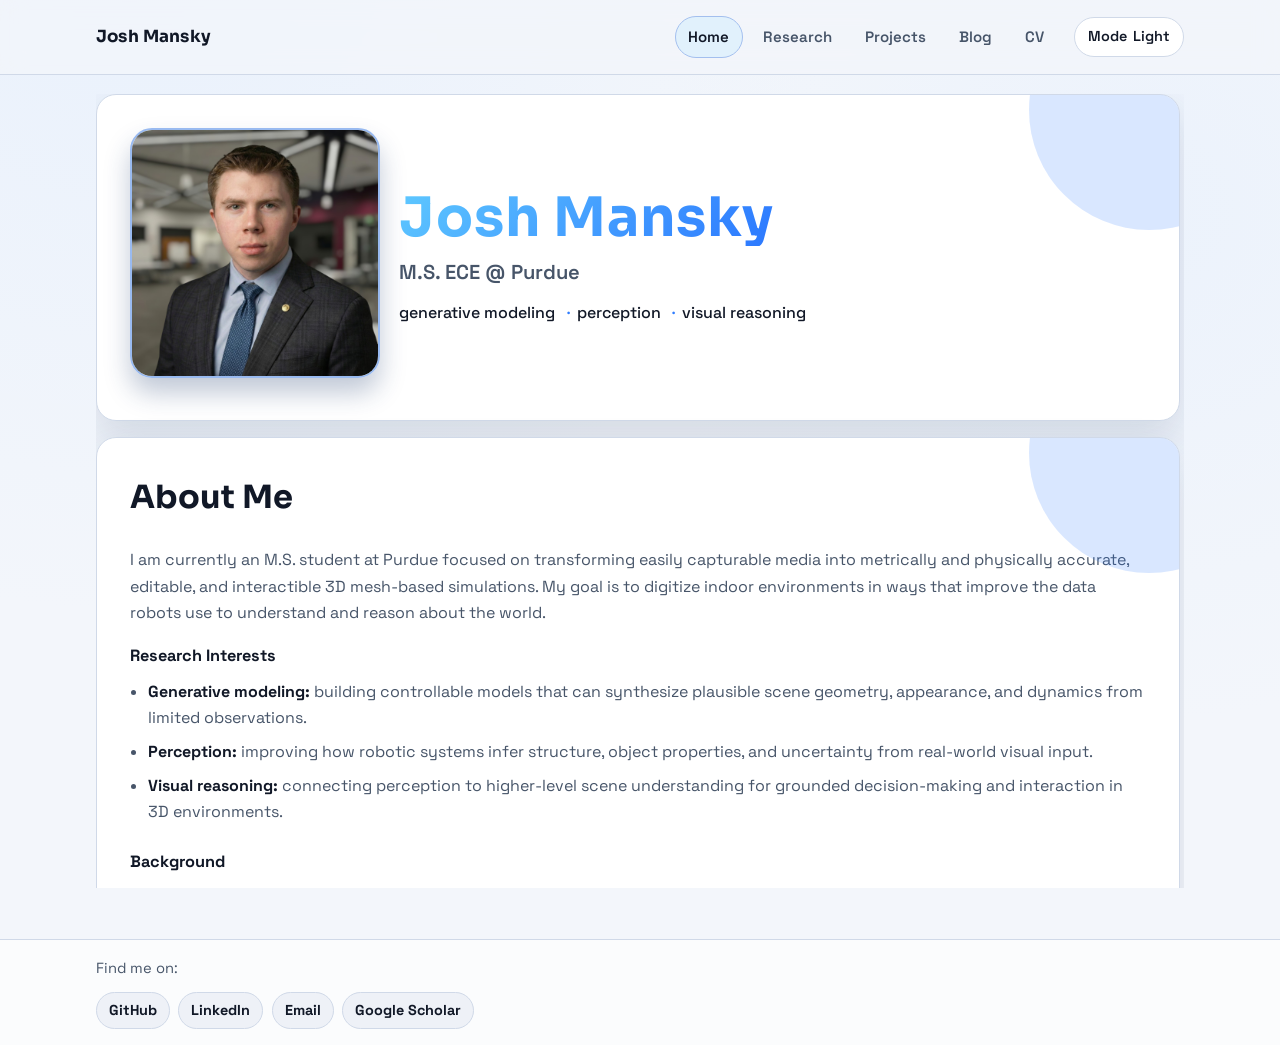
==== index.html @ b72efce4 "initial commit." ====
<!DOCTYPE html>
<html lang="en">
  <head>
    <meta charset="UTF-8" />
    <meta name="viewport" content="width=device-width, initial-scale=1.0" />
    <title>Josh Mansky | Home</title>
    <link rel="preconnect" href="https://fonts.googleapis.com" />
    <link rel="preconnect" href="https://fonts.gstatic.com" crossorigin />
    <link
      href="https://fonts.googleapis.com/css2?family=Sora:wght@500;600;700&family=Space+Grotesk:wght@400;500;600;700&display=swap"
      rel="stylesheet"
    />
    <link rel="stylesheet" href="styles.css" />
  </head>
  <body data-page="home">
    <header class="site-header">
      <div class="nav-inner">
        <a class="brand" href="index.html">Josh Mansky</a>
        <button class="menu-toggle" type="button" data-menu-toggle>Menu</button>
        <nav class="site-nav" data-nav-links>
          <a href="index.html" data-page-link="home">Home</a>
          <a href="research.html" data-page-link="research">Research</a>
          <a href="projects.html" data-page-link="projects">Projects</a>
          <a href="blog.html" data-page-link="blog">Blog</a>
          <a href="cv.html" data-page-link="cv">CV</a>
        </nav>
        <button class="theme-toggle" type="button" data-theme-toggle>
          <span data-theme-icon>Mode</span>
          <span data-theme-label>Light</span>
        </button>
      </div>
    </header>

    <main class="page">
      <div class="home-gallery">
        <section class="panel hero-panel">
          <figure class="headshot-wrap">
            <img src="headshot.jpg" alt="Headshot of Josh Mansky" />
          </figure>
          <div class="hero-copy">
            <h1 class="gradient-text">Josh Mansky</h1>
            <p class="subtitle">M.S. ECE @ Purdue</p>
            <div class="dot-list" aria-label="Core interests">
              <span>generative modeling</span>
              <span>perception</span>
              <span>visual reasoning</span>
            </div>
          </div>
        </section>

        <section class="panel stack">
          <h2 class="section-title">About Me</h2>

          <div class="content-block">
            <p>
              I am currently an M.S. student at Purdue focused on transforming easily capturable media into metrically
              and physically accurate, editable, and interactible 3D mesh-based simulations. My goal is to digitize
              indoor environments in ways that improve the data robots use to understand and reason about the world.
            </p>
          </div>

          <div class="content-block">
            <h3>Research Interests</h3>
            <ul class="interest-list">
              <li>
                <strong>Generative modeling:</strong> building controllable models that can synthesize plausible scene
                geometry, appearance, and dynamics from limited observations.
              </li>
              <li>
                <strong>Perception:</strong> improving how robotic systems infer structure, object properties, and
                uncertainty from real-world visual input.
              </li>
              <li>
                <strong>Visual reasoning:</strong> connecting perception to higher-level scene understanding for
                grounded decision-making and interaction in 3D environments.
              </li>
            </ul>
          </div>

          <div class="content-block">
            <h3>Background</h3>
            <p>
              I previously earned my B.S. in Computer Engineering at Purdue, where I worked in the VAA and VIPER
              labs. I am currently the Co-Founder of UpLiv Technologies.
            </p>
          </div>

          <div class="content-block">
            <h3>Beyond Work</h3>
            <p>
              Outside of work, I enjoy hockey, golf, and soccer, competing in powerlifting competitions, and playing
              the piano.
            </p>
          </div>

          <div class="content-block">
            <h3>Connect</h3>
            <div class="social-links">
              <a href="https://github.com/joshmansky" target="_blank" rel="noopener noreferrer">GitHub</a>
              <a href="https://www.linkedin.com/in/joshmansky" target="_blank" rel="noopener noreferrer">LinkedIn</a>
              <a href="mailto:jmansky@purdue.edu">Email</a>
              <a href="https://scholar.google.com/scholar?q=Josh+Mansky" target="_blank" rel="noopener noreferrer"
                >Google Scholar</a
              >
            </div>
          </div>
        </section>

        <section class="panel stack">
          <h2 class="section-title">Research</h2>
          <article class="research-card">
            <p><strong>WACV26_Paper</strong></p>
            <p class="authors">
              Authors: <span class="author-highlight">Josh Mansky</span>, collaborators
            </p>
            <span class="status-tag">Status: WACV 2026</span>
            <div class="card-actions">
              <a class="btn btn-primary" href="WACV26_Pub/WACV26_paper.pdf" target="_blank" rel="noopener noreferrer"
                >Paper</a
              >
              <a class="btn btn-secondary" href="research.html">Research Page</a>
            </div>
          </article>
        </section>

        <section class="panel stack">
          <h2 class="section-title">Projects</h2>
          <div class="card-grid">
            <article class="project-card">
              <h3>Drone Delivery</h3>
              <p>Autonomy and navigation stack work for delivery-style robotic flight tasks.</p>
              <div class="card-actions">
                <a class="btn btn-primary" href="projects/drone-delivery.html">View Media</a>
                <a
                  class="btn btn-secondary"
                  href="https://github.com/joshmansky/Drone_Delivery"
                  target="_blank"
                  rel="noopener noreferrer"
                  >GitHub</a
                >
              </div>
            </article>

            <article class="project-card">
              <h3>Boiler Robotics</h3>
              <p>Hands-on robotic platform design, controls, and hardware integration.</p>
              <div class="card-actions">
                <a class="btn btn-primary" href="projects/boiler-robotics.html">View Media</a>
                <a
                  class="btn btn-secondary"
                  href="https://github.com/joshmansky/Boiler_Robotics"
                  target="_blank"
                  rel="noopener noreferrer"
                  >GitHub</a
                >
              </div>
            </article>

            <article class="project-card">
              <h3>Notebook for Agents</h3>
              <p>Agent-focused tooling and workflow experiments for notebook-style environments.</p>
              <div class="card-actions">
                <a class="btn btn-primary" href="projects/notebook-for-agents.html">View Media</a>
                <a
                  class="btn btn-secondary"
                  href="https://github.com/joshmansky/Notebook_for_Agents"
                  target="_blank"
                  rel="noopener noreferrer"
                  >GitHub</a
                >
              </div>
            </article>

            <article class="project-card">
              <h3>MaterialPalette Reimplementation</h3>
              <p>Reimplementation and analysis of MaterialPalette methods and results.</p>
              <div class="card-actions">
                <a class="btn btn-primary" href="projects/materialpalette-reimplementation.html">View Media</a>
                <a
                  class="btn btn-secondary"
                  href="https://github.com/joshmansky/MaterialPalette_Reimplementation"
                  target="_blank"
                  rel="noopener noreferrer"
                  >GitHub</a
                >
              </div>
            </article>

            <article class="project-card">
              <h3>DETR Reimplementation</h3>
              <p>A practical DETR reproduction with implementation notes and evaluation takeaways.</p>
              <div class="card-actions">
                <a class="btn btn-primary" href="projects/detr-reimplementation.html">View Media</a>
                <a
                  class="btn btn-secondary"
                  href="https://github.com/joshmansky/DETR_Reimplementation"
                  target="_blank"
                  rel="noopener noreferrer"
                  >GitHub</a
                >
              </div>
            </article>
          </div>
        </section>
      </div>
    </main>

    <footer class="site-footer">
      <div class="footer-inner">
        <p>Find me on:</p>
        <div class="social-links">
          <a href="https://github.com/joshmansky" target="_blank" rel="noopener noreferrer">GitHub</a>
          <a href="https://www.linkedin.com/in/joshmansky" target="_blank" rel="noopener noreferrer">LinkedIn</a>
          <a href="mailto:jmansky@purdue.edu">Email</a>
          <a href="https://scholar.google.com/scholar?q=Josh+Mansky" target="_blank" rel="noopener noreferrer"
            >Google Scholar</a
          >
        </div>
      </div>
    </footer>

    <script src="site.js"></script>
  </body>
</html>
---- styles.css ----
:root {
  --bg: #f3f6fb;
  --bg-glow: #dbeafe;
  --surface: #ffffff;
  --surface-soft: #e9edf5;
  --text: #111827;
  --text-muted: #475569;
  --border: #d0d9e8;
  --shadow: 0 18px 40px rgba(32, 57, 89, 0.14);
  --accent-1: #5ec8ff;
  --accent-2: #2f7dff;
  --accent-3: #1d4ed8;
  --accent-gradient: linear-gradient(135deg, var(--accent-1), var(--accent-2), var(--accent-3));
  --max-width: 1120px;
  --radius: 20px;
  --nav-height: 74px;
}

:root[data-theme='dark'] {
  --bg: #1f242c;
  --bg-glow: #1d3557;
  --surface: #2b313b;
  --surface-soft: #343c48;
  --text: #e5ecf8;
  --text-muted: #b6c3da;
  --border: #49576d;
  --shadow: 0 20px 44px rgba(5, 8, 13, 0.42);
  --accent-1: #66d2ff;
  --accent-2: #3a87ff;
  --accent-3: #2563eb;
}

* {
  box-sizing: border-box;
}

html,
body {
  margin: 0;
  padding: 0;
}

body {
  min-height: 100vh;
  font-family: 'Space Grotesk', 'Avenir Next', 'Segoe UI', sans-serif;
  color: var(--text);
  background:
    radial-gradient(circle at 10% -10%, color-mix(in srgb, var(--bg-glow) 44%, transparent), transparent 44%),
    radial-gradient(circle at 90% 20%, color-mix(in srgb, var(--bg-glow) 30%, transparent), transparent 36%),
    var(--bg);
  line-height: 1.65;
  transition: background-color 0.35s ease, color 0.35s ease;
}

a {
  color: inherit;
}

.site-header {
  position: sticky;
  top: 0;
  z-index: 40;
  border-bottom: 1px solid var(--border);
  background: color-mix(in srgb, var(--bg) 80%, transparent);
  backdrop-filter: blur(12px);
}

.nav-inner {
  max-width: var(--max-width);
  min-height: var(--nav-height);
  margin: 0 auto;
  padding: 0 1rem;
  display: flex;
  align-items: center;
  gap: 1rem;
}

.brand {
  font-family: 'Sora', 'Space Grotesk', sans-serif;
  font-weight: 700;
  font-size: 1.05rem;
  text-decoration: none;
  letter-spacing: 0.01em;
}

.site-nav {
  margin-left: auto;
  display: flex;
  align-items: center;
  gap: 0.35rem;
}

.site-nav a {
  padding: 0.5rem 0.8rem;
  border-radius: 999px;
  text-decoration: none;
  color: var(--text-muted);
  font-weight: 600;
  font-size: 0.94rem;
  border: 1px solid transparent;
  transition: all 0.2s ease;
}

.site-nav a:hover,
.site-nav a.active {
  color: var(--text);
  border-color: color-mix(in srgb, var(--accent-2) 28%, var(--border));
  background: color-mix(in srgb, var(--accent-1) 12%, transparent);
}

.menu-toggle,
.theme-toggle {
  border: 1px solid var(--border);
  background: var(--surface);
  color: var(--text);
  border-radius: 999px;
  padding: 0.45rem 0.8rem;
  font: inherit;
  font-size: 0.9rem;
  font-weight: 600;
  cursor: pointer;
  transition: transform 0.2s ease, background-color 0.2s ease;
}

.menu-toggle {
  display: none;
}

.theme-toggle {
  display: inline-flex;
  align-items: center;
  gap: 0.4rem;
}

.theme-toggle:hover,
.menu-toggle:hover {
  transform: translateY(-1px);
  background: color-mix(in srgb, var(--accent-1) 12%, var(--surface));
}

.page {
  max-width: var(--max-width);
  margin: 0 auto;
  padding: 1.2rem 1rem 2.2rem;
}

.page-head {
  margin: 0 0 1.2rem;
  padding: 1.4rem;
  background: var(--surface);
  border: 1px solid var(--border);
  border-radius: var(--radius);
  box-shadow: var(--shadow);
}

.page-head h1 {
  margin: 0;
  font-family: 'Sora', 'Space Grotesk', sans-serif;
  font-size: clamp(1.7rem, 3.4vw, 2.5rem);
}

.page-head p {
  margin: 0.6rem 0 0;
  color: var(--text-muted);
}

.home-gallery {
  display: grid;
  gap: 1rem;
  max-height: calc(100vh - var(--nav-height) - 2rem);
  overflow-y: auto;
  padding-right: 0.25rem;
  scroll-snap-type: y proximity;
}

.home-gallery .panel {
  scroll-snap-align: start;
}

.panel {
  background: var(--surface);
  border: 1px solid var(--border);
  border-radius: var(--radius);
  box-shadow: var(--shadow);
  padding: clamp(1.1rem, 2.6vw, 2.2rem);
  position: relative;
  overflow: hidden;
  opacity: 0;
  transform: translateY(18px);
  animation: reveal 0.65s ease forwards;
}

.panel::before {
  content: '';
  position: absolute;
  width: 240px;
  height: 240px;
  right: -90px;
  top: -105px;
  border-radius: 50%;
  background: color-mix(in srgb, var(--accent-2) 18%, transparent);
  pointer-events: none;
}

.panel:nth-child(2) {
  animation-delay: 0.08s;
}

.panel:nth-child(3) {
  animation-delay: 0.16s;
}

.panel:nth-child(4) {
  animation-delay: 0.24s;
}

.hero-panel {
  display: grid;
  grid-template-columns: minmax(120px, 250px) 1fr;
  gap: 1.2rem;
  align-items: center;
}

.headshot-wrap {
  margin: 0;
  width: 100%;
  max-width: 250px;
}

.headshot-wrap img {
  width: 100%;
  aspect-ratio: 1 / 1;
  object-fit: cover;
  border-radius: 22px;
  border: 2px solid color-mix(in srgb, var(--accent-2) 34%, var(--border));
  box-shadow: 0 15px 26px rgba(31, 61, 110, 0.28);
}

.hero-copy h1 {
  margin: 0;
  font-size: clamp(2rem, 6vw, 3.4rem);
  line-height: 1.05;
  font-family: 'Sora', 'Space Grotesk', sans-serif;
  letter-spacing: 0.02em;
}

.gradient-text {
  background-image: var(--accent-gradient);
  -webkit-background-clip: text;
  background-clip: text;
  color: transparent;
}

.hero-copy .subtitle {
  margin: 0.6rem 0 0;
  color: var(--text-muted);
  font-size: clamp(1.03rem, 2vw, 1.26rem);
  font-weight: 600;
}

.dot-list {
  margin: 0.7rem 0 0;
  display: flex;
  gap: 0.45rem;
  align-items: center;
  flex-wrap: wrap;
  color: var(--text);
  font-weight: 500;
}

.dot-list span:not(:last-child)::after {
  content: ' \00b7';
  margin-left: 0.45rem;
  color: var(--accent-2);
}

.section-title {
  margin: 0;
  font-family: 'Sora', 'Space Grotesk', sans-serif;
  font-size: clamp(1.4rem, 3vw, 2rem);
}

.stack {
  display: grid;
  gap: 1rem;
}

.content-block h3 {
  margin: 0;
  font-size: 1.02rem;
  color: var(--text);
}

.content-block p {
  margin: 0.45rem 0 0;
  color: var(--text-muted);
}

.interest-list {
  margin: 0.6rem 0 0;
  padding-left: 1.1rem;
  color: var(--text-muted);
}

.interest-list li {
  margin-bottom: 0.45rem;
}

.interest-list strong {
  color: var(--text);
}

.card-grid {
  margin-top: 1rem;
  display: grid;
  grid-template-columns: repeat(auto-fit, minmax(220px, 1fr));
  gap: 0.85rem;
}

.research-card,
.project-card,
.media-card,
.blog-card,
.cv-card {
  border: 1px solid var(--border);
  border-radius: 16px;
  background: color-mix(in srgb, var(--surface) 86%, var(--surface-soft));
  padding: 1rem;
  display: grid;
  gap: 0.62rem;
}

.research-card strong,
.project-card h3,
.media-card h3,
.blog-card h3,
.cv-card h3 {
  margin: 0;
}

.research-card p,
.project-card p,
.media-card p,
.blog-card p,
.cv-card p {
  margin: 0;
  color: var(--text-muted);
  font-size: 0.95rem;
}

.authors {
  font-size: 0.94rem;
  color: var(--text-muted);
}

.author-highlight {
  color: var(--accent-2);
  font-weight: 700;
}

.status-tag {
  display: inline-flex;
  width: fit-content;
  align-items: center;
  border-radius: 999px;
  border: 1px solid color-mix(in srgb, var(--accent-2) 28%, var(--border));
  background: color-mix(in srgb, var(--accent-1) 12%, transparent);
  color: var(--text);
  font-size: 0.83rem;
  font-weight: 700;
  padding: 0.2rem 0.65rem;
}

.card-actions {
  display: flex;
  flex-wrap: wrap;
  gap: 0.55rem;
  margin-top: 0.25rem;
}

.btn {
  text-decoration: none;
  display: inline-flex;
  align-items: center;
  justify-content: center;
  border-radius: 12px;
  border: 1px solid transparent;
  padding: 0.48rem 0.8rem;
  font-size: 0.9rem;
  font-weight: 700;
  transition: transform 0.18s ease, filter 0.18s ease;
}

.btn:hover {
  transform: translateY(-1px);
  filter: saturate(1.1);
}

.btn-primary {
  color: #fff;
  background: var(--accent-gradient);
}

.btn-secondary {
  color: var(--text);
  border-color: var(--border);
  background: color-mix(in srgb, var(--surface-soft) 72%, transparent);
}

.media-wrap {
  border-radius: 16px;
  overflow: hidden;
  border: 1px solid var(--border);
  background: #101827;
}

.media-wrap img,
.media-wrap video,
.media-wrap iframe {
  width: 100%;
  display: block;
}

.media-wrap iframe {
  min-height: 460px;
}

.social-links {
  display: flex;
  flex-wrap: wrap;
  gap: 0.55rem;
}

.social-links a {
  text-decoration: none;
  border-radius: 999px;
  border: 1px solid var(--border);
  padding: 0.36rem 0.74rem;
  color: var(--text);
  font-size: 0.9rem;
  font-weight: 700;
  background: color-mix(in srgb, var(--surface-soft) 70%, transparent);
}

.social-links a:hover {
  border-color: color-mix(in srgb, var(--accent-2) 40%, var(--border));
}

.site-footer {
  margin-top: 1rem;
  border-top: 1px solid var(--border);
  background: color-mix(in srgb, var(--surface) 68%, transparent);
}

.footer-inner {
  max-width: var(--max-width);
  margin: 0 auto;
  padding: 1rem;
  display: grid;
  gap: 0.7rem;
}

.footer-inner p {
  margin: 0;
  color: var(--text-muted);
  font-size: 0.92rem;
}

@keyframes reveal {
  to {
    opacity: 1;
    transform: translateY(0);
  }
}

@media (max-width: 930px) {
  .menu-toggle {
    display: inline-flex;
    margin-left: auto;
  }

  .site-nav {
    position: absolute;
    left: 1rem;
    right: 1rem;
    top: calc(100% + 0.45rem);
    background: var(--surface);
    border-radius: 18px;
    border: 1px solid var(--border);
    box-shadow: var(--shadow);
    padding: 0.45rem;
    display: none;
    gap: 0.2rem;
    flex-wrap: wrap;
  }

  body.nav-open .site-nav {
    display: flex;
  }

  .theme-toggle {
    margin-left: 0;
  }

  .hero-panel {
    grid-template-columns: 1fr;
  }

  .headshot-wrap {
    max-width: 180px;
  }

  .home-gallery {
    max-height: none;
    overflow: visible;
    padding-right: 0;
    scroll-snap-type: none;
  }
}

@media (max-width: 640px) {
  .panel,
  .page-head {
    border-radius: 16px;
  }

  .dot-list {
    gap: 0.3rem;
    font-size: 0.95rem;
  }

  .media-wrap iframe {
    min-height: 360px;
  }
}
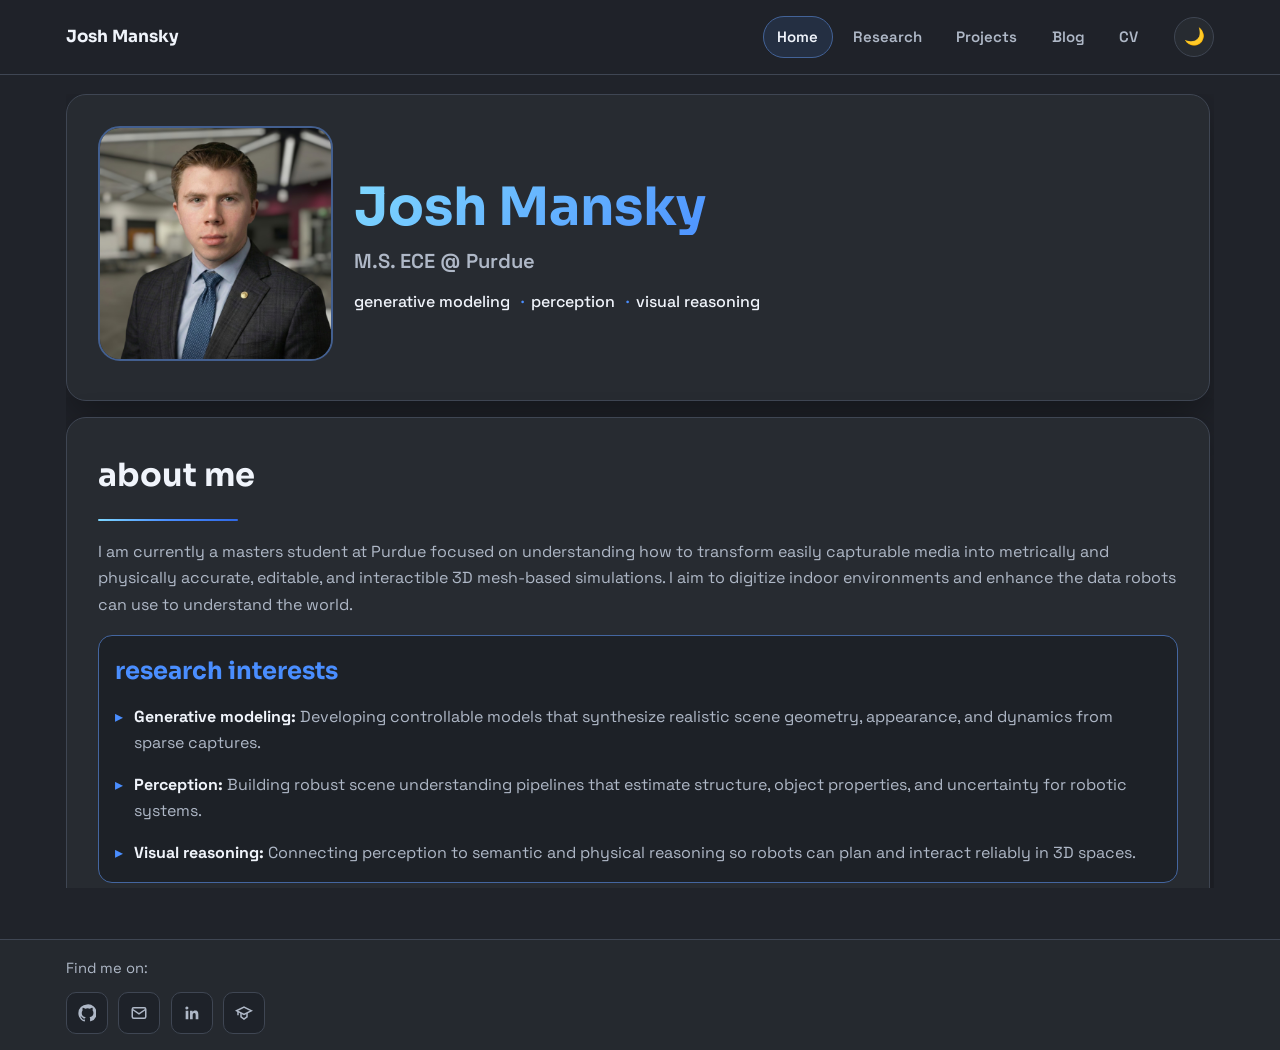
==== commit 6ee5169d: "Enhanced look of website." ====
--- a/index.html
+++ b/index.html
@@ -24,9 +24,8 @@
           <a href="blog.html" data-page-link="blog">Blog</a>
           <a href="cv.html" data-page-link="cv">CV</a>
         </nav>
-        <button class="theme-toggle" type="button" data-theme-toggle>
-          <span data-theme-icon>Mode</span>
-          <span data-theme-label>Light</span>
+        <button class="theme-toggle" type="button" data-theme-toggle aria-label="Toggle color mode">
+          <span data-theme-icon aria-hidden="true">🌙</span>
         </button>
       </div>
     </header>
@@ -48,156 +47,291 @@
           </div>
         </section>
 
-        <section class="panel stack">
-          <h2 class="section-title">About Me</h2>
-
-          <div class="content-block">
-            <p>
-              I am currently an M.S. student at Purdue focused on transforming easily capturable media into metrically
-              and physically accurate, editable, and interactible 3D mesh-based simulations. My goal is to digitize
-              indoor environments in ways that improve the data robots use to understand and reason about the world.
-            </p>
-          </div>
-
-          <div class="content-block">
-            <h3>Research Interests</h3>
+        <section class="panel stack about-panel">
+          <h2 class="section-title">about me</h2>
+          <div class="accent-rule" aria-hidden="true"></div>
+
+          <p>
+            I am currently a masters student at Purdue focused on understanding how to transform easily capturable
+            media into metrically and physically accurate, editable, and interactible 3D mesh-based simulations.
+            I aim to digitize indoor environments and enhance the data robots can use to understand the world.
+          </p>
+
+          <section class="interest-box">
+            <h3>research interests</h3>
             <ul class="interest-list">
               <li>
-                <strong>Generative modeling:</strong> building controllable models that can synthesize plausible scene
-                geometry, appearance, and dynamics from limited observations.
+                <strong>Generative modeling:</strong> Developing controllable models that synthesize realistic scene
+                geometry, appearance, and dynamics from sparse captures.
               </li>
               <li>
-                <strong>Perception:</strong> improving how robotic systems infer structure, object properties, and
-                uncertainty from real-world visual input.
+                <strong>Perception:</strong> Building robust scene understanding pipelines that estimate structure,
+                object properties, and uncertainty for robotic systems.
               </li>
               <li>
-                <strong>Visual reasoning:</strong> connecting perception to higher-level scene understanding for
-                grounded decision-making and interaction in 3D environments.
+                <strong>Visual reasoning:</strong> Connecting perception to semantic and physical reasoning so robots
+                can plan and interact reliably in 3D spaces.
               </li>
             </ul>
-          </div>
-
-          <div class="content-block">
-            <h3>Background</h3>
-            <p>
-              I previously earned my B.S. in Computer Engineering at Purdue, where I worked in the VAA and VIPER
-              labs. I am currently the Co-Founder of UpLiv Technologies.
-            </p>
-          </div>
-
-          <div class="content-block">
-            <h3>Beyond Work</h3>
-            <p>
-              Outside of work, I enjoy hockey, golf, and soccer, competing in powerlifting competitions, and playing
-              the piano.
-            </p>
-          </div>
-
-          <div class="content-block">
-            <h3>Connect</h3>
-            <div class="social-links">
-              <a href="https://github.com/joshmansky" target="_blank" rel="noopener noreferrer">GitHub</a>
-              <a href="https://www.linkedin.com/in/joshmansky" target="_blank" rel="noopener noreferrer">LinkedIn</a>
-              <a href="mailto:jmansky@purdue.edu">Email</a>
-              <a href="https://scholar.google.com/scholar?q=Josh+Mansky" target="_blank" rel="noopener noreferrer"
-                >Google Scholar</a
-              >
-            </div>
+          </section>
+
+          <p>
+            <strong>Background:</strong> I previously got my B.S. in Computer Engineering at Purdue and worked in the
+            VAA and VIPER labs. I currently am the Co-Founder of UpLiv Technologies.
+          </p>
+
+          <p>
+            <strong>Beyond Work:</strong> Outside of work, I enjoy playing hockey, golf, and soccer, competing in
+            powerlifting competitions, and playing the piano.
+          </p>
+
+          <div class="social-links" aria-label="Social media links">
+            <a
+              class="icon-link"
+              href="https://github.com/joshmansky"
+              target="_blank"
+              rel="noopener noreferrer"
+              aria-label="GitHub"
+              title="GitHub"
+            >
+              <svg viewBox="0 0 24 24" fill="currentColor" aria-hidden="true">
+                <path
+                  d="M12 .5A11.5 11.5 0 0 0 .5 12.3c0 5.2 3.3 9.6 7.9 11.1.6.1.8-.3.8-.6v-2.1c-3.2.7-3.9-1.4-3.9-1.4-.5-1.4-1.3-1.8-1.3-1.8-1.1-.8.1-.8.1-.8 1.2.1 1.8 1.2 1.8 1.2 1.1 1.9 2.9 1.4 3.6 1.1.1-.8.4-1.4.8-1.7-2.6-.3-5.3-1.3-5.3-5.8 0-1.3.5-2.4 1.2-3.3-.1-.3-.5-1.5.1-3.2 0 0 1-.3 3.4 1.2a11.3 11.3 0 0 1 6.2 0c2.3-1.6 3.4-1.2 3.4-1.2.7 1.7.2 2.9.1 3.2.8.9 1.2 2 1.2 3.3 0 4.5-2.7 5.5-5.3 5.8.4.4.8 1 .8 2.1v3.1c0 .3.2.8.8.6a11.5 11.5 0 0 0 7.9-11.1A11.5 11.5 0 0 0 12 .5z"
+                />
+              </svg>
+              <span class="sr-only">GitHub</span>
+            </a>
+            <a
+              class="icon-link"
+              href="mailto:jmansky@purdue.edu"
+              aria-label="Email"
+              title="Email"
+            >
+              <svg viewBox="0 0 24 24" fill="none" stroke="currentColor" stroke-width="2" aria-hidden="true">
+                <rect x="3" y="5" width="18" height="14" rx="2"></rect>
+                <path d="m3 7 9 6 9-6"></path>
+              </svg>
+              <span class="sr-only">Email</span>
+            </a>
+            <a
+              class="icon-link"
+              href="https://www.linkedin.com/in/joshmansky"
+              target="_blank"
+              rel="noopener noreferrer"
+              aria-label="LinkedIn"
+              title="LinkedIn"
+            >
+              <svg viewBox="0 0 24 24" fill="currentColor" aria-hidden="true">
+                <path
+                  d="M20.45 20.45h-3.56v-5.57c0-1.33-.03-3.03-1.84-3.03-1.85 0-2.13 1.45-2.13 2.94v5.66H9.36V9h3.42v1.56h.05c.48-.9 1.64-1.85 3.37-1.85 3.6 0 4.26 2.37 4.26 5.46v6.28zM5.34 7.43A2.07 2.07 0 1 1 5.33 3.3a2.07 2.07 0 0 1 .01 4.13zM7.12 20.45H3.55V9h3.57v11.45z"
+                />
+              </svg>
+              <span class="sr-only">LinkedIn</span>
+            </a>
+            <a
+              class="icon-link"
+              href="https://scholar.google.com/scholar?q=Josh+Mansky"
+              target="_blank"
+              rel="noopener noreferrer"
+              aria-label="Google Scholar"
+              title="Google Scholar"
+            >
+              <svg viewBox="0 0 24 24" fill="none" stroke="currentColor" stroke-width="2" aria-hidden="true">
+                <path d="m2 9 10-5 10 5-10 5-10-5z"></path>
+                <path d="M4 10v5"></path>
+                <path d="M8 12.1V17l4 3 4-3v-4.9"></path>
+              </svg>
+              <span class="sr-only">Google Scholar</span>
+            </a>
           </div>
         </section>
 
         <section class="panel stack">
           <h2 class="section-title">Research</h2>
-          <article class="research-card">
-            <p><strong>WACV26_Paper</strong></p>
-            <p class="authors">
-              Authors: <span class="author-highlight">Josh Mansky</span>, collaborators
-            </p>
-            <span class="status-tag">Status: WACV 2026</span>
-            <div class="card-actions">
-              <a class="btn btn-primary" href="WACV26_Pub/WACV26_paper.pdf" target="_blank" rel="noopener noreferrer"
-                >Paper</a
-              >
-              <a class="btn btn-secondary" href="research.html">Research Page</a>
-            </div>
-          </article>
+          <div class="feature-list">
+            <article class="feature-card">
+              <div class="feature-thumb">
+                <img src="WACV26_Pub/thumbnail.png" alt="WACV26 paper thumbnail" />
+              </div>
+              <div class="feature-content">
+                <h3><strong>WACV26_Paper</strong></h3>
+                <p class="authors">
+                  Medhashree Parhy · Shaan Chanchani · Claire Kim · <span class="author-highlight">Joshua Mansky</span>
+                  · Parth Thakre · Zian Pan · Haoyu Chen · Amy Reibman
+                </p>
+                <span class="status-tag">Status: WACV 2026</span>
+                <div class="card-actions">
+                  <a class="btn" href="WACV26_Pub/WACV26_paper.pdf" target="_blank" rel="noopener noreferrer">
+                    <svg viewBox="0 0 24 24" fill="none" stroke="currentColor" stroke-width="2" aria-hidden="true">
+                      <path d="M14 2H6a2 2 0 0 0-2 2v16a2 2 0 0 0 2 2h12a2 2 0 0 0 2-2V8z"></path>
+                      <path d="M14 2v6h6"></path>
+                    </svg>
+                    Paper
+                  </a>
+                  <a class="btn" href="research.html">
+                    <svg viewBox="0 0 24 24" fill="none" stroke="currentColor" stroke-width="2" aria-hidden="true">
+                      <circle cx="12" cy="12" r="10"></circle>
+                      <path d="M2 12h20"></path>
+                      <path d="M12 2a15.3 15.3 0 0 1 4 10 15.3 15.3 0 0 1-4 10 15.3 15.3 0 0 1-4-10 15.3 15.3 0 0 1 4-10z"></path>
+                    </svg>
+                    Research Page
+                  </a>
+                </div>
+              </div>
+            </article>
+          </div>
         </section>
 
         <section class="panel stack">
           <h2 class="section-title">Projects</h2>
-          <div class="card-grid">
-            <article class="project-card">
-              <h3>Drone Delivery</h3>
-              <p>Autonomy and navigation stack work for delivery-style robotic flight tasks.</p>
-              <div class="card-actions">
-                <a class="btn btn-primary" href="projects/drone-delivery.html">View Media</a>
-                <a
-                  class="btn btn-secondary"
-                  href="https://github.com/joshmansky/Drone_Delivery"
-                  target="_blank"
-                  rel="noopener noreferrer"
-                  >GitHub</a
-                >
-              </div>
-            </article>
-
-            <article class="project-card">
-              <h3>Boiler Robotics</h3>
-              <p>Hands-on robotic platform design, controls, and hardware integration.</p>
-              <div class="card-actions">
-                <a class="btn btn-primary" href="projects/boiler-robotics.html">View Media</a>
-                <a
-                  class="btn btn-secondary"
-                  href="https://github.com/joshmansky/Boiler_Robotics"
-                  target="_blank"
-                  rel="noopener noreferrer"
-                  >GitHub</a
-                >
-              </div>
-            </article>
-
-            <article class="project-card">
-              <h3>Notebook for Agents</h3>
-              <p>Agent-focused tooling and workflow experiments for notebook-style environments.</p>
-              <div class="card-actions">
-                <a class="btn btn-primary" href="projects/notebook-for-agents.html">View Media</a>
-                <a
-                  class="btn btn-secondary"
-                  href="https://github.com/joshmansky/Notebook_for_Agents"
-                  target="_blank"
-                  rel="noopener noreferrer"
-                  >GitHub</a
-                >
-              </div>
-            </article>
-
-            <article class="project-card">
-              <h3>MaterialPalette Reimplementation</h3>
-              <p>Reimplementation and analysis of MaterialPalette methods and results.</p>
-              <div class="card-actions">
-                <a class="btn btn-primary" href="projects/materialpalette-reimplementation.html">View Media</a>
-                <a
-                  class="btn btn-secondary"
-                  href="https://github.com/joshmansky/MaterialPalette_Reimplementation"
-                  target="_blank"
-                  rel="noopener noreferrer"
-                  >GitHub</a
-                >
-              </div>
-            </article>
-
-            <article class="project-card">
-              <h3>DETR Reimplementation</h3>
-              <p>A practical DETR reproduction with implementation notes and evaluation takeaways.</p>
-              <div class="card-actions">
-                <a class="btn btn-primary" href="projects/detr-reimplementation.html">View Media</a>
-                <a
-                  class="btn btn-secondary"
-                  href="https://github.com/joshmansky/DETR_Reimplementation"
-                  target="_blank"
-                  rel="noopener noreferrer"
-                  >GitHub</a
-                >
+          <div class="feature-list">
+            <article class="feature-card">
+              <div class="feature-thumb">
+                <img src="Drone_Delivery_Resources/thumbnail.png" alt="Drone Delivery thumbnail" />
+              </div>
+              <div class="feature-content">
+                <h3>Drone Delivery</h3>
+                <p>Autonomous navigation and sensing stack work for delivery-focused robotic systems.</p>
+                <div class="card-actions">
+                  <a class="btn" href="https://github.com/purdue-arc/arc-drone-delivery" target="_blank" rel="noopener noreferrer">
+                    <svg viewBox="0 0 24 24" fill="currentColor" aria-hidden="true">
+                      <path
+                        d="M12 .5A11.5 11.5 0 0 0 .5 12.3c0 5.2 3.3 9.6 7.9 11.1.6.1.8-.3.8-.6v-2.1c-3.2.7-3.9-1.4-3.9-1.4-.5-1.4-1.3-1.8-1.3-1.8-1.1-.8.1-.8.1-.8 1.2.1 1.8 1.2 1.8 1.2 1.1 1.9 2.9 1.4 3.6 1.1.1-.8.4-1.4.8-1.7-2.6-.3-5.3-1.3-5.3-5.8 0-1.3.5-2.4 1.2-3.3-.1-.3-.5-1.5.1-3.2 0 0 1-.3 3.4 1.2a11.3 11.3 0 0 1 6.2 0c2.3-1.6 3.4-1.2 3.4-1.2.7 1.7.2 2.9.1 3.2.8.9 1.2 2 1.2 3.3 0 4.5-2.7 5.5-5.3 5.8.4.4.8 1 .8 2.1v3.1c0 .3.2.8.8.6a11.5 11.5 0 0 0 7.9-11.1A11.5 11.5 0 0 0 12 .5z"
+                      />
+                    </svg>
+                    GitHub
+                  </a>
+                  <a class="btn" href="projects/drone-delivery.html">
+                    <svg viewBox="0 0 24 24" fill="none" stroke="currentColor" stroke-width="2" aria-hidden="true">
+                      <circle cx="12" cy="12" r="10"></circle>
+                      <path d="M2 12h20"></path>
+                      <path d="M12 2a15.3 15.3 0 0 1 4 10 15.3 15.3 0 0 1-4 10 15.3 15.3 0 0 1-4-10 15.3 15.3 0 0 1 4-10z"></path>
+                    </svg>
+                    Project Page
+                  </a>
+                </div>
+              </div>
+            </article>
+
+            <article class="feature-card">
+              <div class="feature-thumb">
+                <img src="Boiler_Robotics_Resources/thumbnail.png" alt="Boiler Robotics thumbnail" />
+              </div>
+              <div class="feature-content">
+                <h3>Boiler Robotics</h3>
+                <p>Robotic platform design, controls integration, and hardware system development.</p>
+                <div class="card-actions">
+                  <a class="btn" href="https://github.com/boilerrobotics" target="_blank" rel="noopener noreferrer">
+                    <svg viewBox="0 0 24 24" fill="currentColor" aria-hidden="true">
+                      <path
+                        d="M12 .5A11.5 11.5 0 0 0 .5 12.3c0 5.2 3.3 9.6 7.9 11.1.6.1.8-.3.8-.6v-2.1c-3.2.7-3.9-1.4-3.9-1.4-.5-1.4-1.3-1.8-1.3-1.8-1.1-.8.1-.8.1-.8 1.2.1 1.8 1.2 1.8 1.2 1.1 1.9 2.9 1.4 3.6 1.1.1-.8.4-1.4.8-1.7-2.6-.3-5.3-1.3-5.3-5.8 0-1.3.5-2.4 1.2-3.3-.1-.3-.5-1.5.1-3.2 0 0 1-.3 3.4 1.2a11.3 11.3 0 0 1 6.2 0c2.3-1.6 3.4-1.2 3.4-1.2.7 1.7.2 2.9.1 3.2.8.9 1.2 2 1.2 3.3 0 4.5-2.7 5.5-5.3 5.8.4.4.8 1 .8 2.1v3.1c0 .3.2.8.8.6a11.5 11.5 0 0 0 7.9-11.1A11.5 11.5 0 0 0 12 .5z"
+                      />
+                    </svg>
+                    GitHub
+                  </a>
+                  <a class="btn" href="projects/boiler-robotics.html">
+                    <svg viewBox="0 0 24 24" fill="none" stroke="currentColor" stroke-width="2" aria-hidden="true">
+                      <circle cx="12" cy="12" r="10"></circle>
+                      <path d="M2 12h20"></path>
+                      <path d="M12 2a15.3 15.3 0 0 1 4 10 15.3 15.3 0 0 1-4 10 15.3 15.3 0 0 1-4-10 15.3 15.3 0 0 1 4-10z"></path>
+                    </svg>
+                    Project Page
+                  </a>
+                </div>
+              </div>
+            </article>
+
+            <article class="feature-card">
+              <div class="feature-thumb">
+                <img src="Notebook_for_Agents/thumbnail.png" alt="Notebook for Agents thumbnail" />
+              </div>
+              <div class="feature-content">
+                <h3>Notebook for Agents</h3>
+                <p>Notebook-style interfaces and experimentation for practical agent orchestration workflows.</p>
+                <div class="card-actions">
+                  <a class="btn" href="https://github.com/joshmansky/Notebooks-for-Agents" target="_blank" rel="noopener noreferrer">
+                    <svg viewBox="0 0 24 24" fill="currentColor" aria-hidden="true">
+                      <path
+                        d="M12 .5A11.5 11.5 0 0 0 .5 12.3c0 5.2 3.3 9.6 7.9 11.1.6.1.8-.3.8-.6v-2.1c-3.2.7-3.9-1.4-3.9-1.4-.5-1.4-1.3-1.8-1.3-1.8-1.1-.8.1-.8.1-.8 1.2.1 1.8 1.2 1.8 1.2 1.1 1.9 2.9 1.4 3.6 1.1.1-.8.4-1.4.8-1.7-2.6-.3-5.3-1.3-5.3-5.8 0-1.3.5-2.4 1.2-3.3-.1-.3-.5-1.5.1-3.2 0 0 1-.3 3.4 1.2a11.3 11.3 0 0 1 6.2 0c2.3-1.6 3.4-1.2 3.4-1.2.7 1.7.2 2.9.1 3.2.8.9 1.2 2 1.2 3.3 0 4.5-2.7 5.5-5.3 5.8.4.4.8 1 .8 2.1v3.1c0 .3.2.8.8.6a11.5 11.5 0 0 0 7.9-11.1A11.5 11.5 0 0 0 12 .5z"
+                      />
+                    </svg>
+                    GitHub
+                  </a>
+                  <a class="btn" href="projects/notebook-for-agents.html">
+                    <svg viewBox="0 0 24 24" fill="none" stroke="currentColor" stroke-width="2" aria-hidden="true">
+                      <circle cx="12" cy="12" r="10"></circle>
+                      <path d="M2 12h20"></path>
+                      <path d="M12 2a15.3 15.3 0 0 1 4 10 15.3 15.3 0 0 1-4 10 15.3 15.3 0 0 1-4-10 15.3 15.3 0 0 1 4-10z"></path>
+                    </svg>
+                    Project Page
+                  </a>
+                </div>
+              </div>
+            </article>
+
+            <article class="feature-card">
+              <div class="feature-thumb">
+                <img src="MaterialPalette_Reimplementation/thumbnail.png" alt="MaterialPalette reimplementation thumbnail" />
+              </div>
+              <div class="feature-content">
+                <h3>MaterialPalette Reimplementation</h3>
+                <p>Reimplementation and evaluation of MaterialPalette methods and outcomes.</p>
+                <div class="card-actions">
+                  <a
+                    class="btn"
+                    href="https://github.com/joshmansky/MaterialPalette_Reimplementation"
+                    target="_blank"
+                    rel="noopener noreferrer"
+                  >
+                    <svg viewBox="0 0 24 24" fill="currentColor" aria-hidden="true">
+                      <path
+                        d="M12 .5A11.5 11.5 0 0 0 .5 12.3c0 5.2 3.3 9.6 7.9 11.1.6.1.8-.3.8-.6v-2.1c-3.2.7-3.9-1.4-3.9-1.4-.5-1.4-1.3-1.8-1.3-1.8-1.1-.8.1-.8.1-.8 1.2.1 1.8 1.2 1.8 1.2 1.1 1.9 2.9 1.4 3.6 1.1.1-.8.4-1.4.8-1.7-2.6-.3-5.3-1.3-5.3-5.8 0-1.3.5-2.4 1.2-3.3-.1-.3-.5-1.5.1-3.2 0 0 1-.3 3.4 1.2a11.3 11.3 0 0 1 6.2 0c2.3-1.6 3.4-1.2 3.4-1.2.7 1.7.2 2.9.1 3.2.8.9 1.2 2 1.2 3.3 0 4.5-2.7 5.5-5.3 5.8.4.4.8 1 .8 2.1v3.1c0 .3.2.8.8.6a11.5 11.5 0 0 0 7.9-11.1A11.5 11.5 0 0 0 12 .5z"
+                      />
+                    </svg>
+                    GitHub
+                  </a>
+                  <a class="btn" href="projects/materialpalette-reimplementation.html">
+                    <svg viewBox="0 0 24 24" fill="none" stroke="currentColor" stroke-width="2" aria-hidden="true">
+                      <circle cx="12" cy="12" r="10"></circle>
+                      <path d="M2 12h20"></path>
+                      <path d="M12 2a15.3 15.3 0 0 1 4 10 15.3 15.3 0 0 1-4 10 15.3 15.3 0 0 1-4-10 15.3 15.3 0 0 1 4-10z"></path>
+                    </svg>
+                    Project Page
+                  </a>
+                </div>
+              </div>
+            </article>
+
+            <article class="feature-card">
+              <div class="feature-thumb">
+                <img src="DETR_Reimplementation/thumbnail.png" alt="DETR reimplementation thumbnail" />
+              </div>
+              <div class="feature-content">
+                <h3>DETR Reimplementation</h3>
+                <p>A practical DETR reproduction with implementation details and evaluation takeaways.</p>
+                <div class="card-actions">
+                  <a
+                    class="btn"
+                    href="https://github.com/joshmansky/DETR_Reimplementation"
+                    target="_blank"
+                    rel="noopener noreferrer"
+                  >
+                    <svg viewBox="0 0 24 24" fill="currentColor" aria-hidden="true">
+                      <path
+                        d="M12 .5A11.5 11.5 0 0 0 .5 12.3c0 5.2 3.3 9.6 7.9 11.1.6.1.8-.3.8-.6v-2.1c-3.2.7-3.9-1.4-3.9-1.4-.5-1.4-1.3-1.8-1.3-1.8-1.1-.8.1-.8.1-.8 1.2.1 1.8 1.2 1.8 1.2 1.1 1.9 2.9 1.4 3.6 1.1.1-.8.4-1.4.8-1.7-2.6-.3-5.3-1.3-5.3-5.8 0-1.3.5-2.4 1.2-3.3-.1-.3-.5-1.5.1-3.2 0 0 1-.3 3.4 1.2a11.3 11.3 0 0 1 6.2 0c2.3-1.6 3.4-1.2 3.4-1.2.7 1.7.2 2.9.1 3.2.8.9 1.2 2 1.2 3.3 0 4.5-2.7 5.5-5.3 5.8.4.4.8 1 .8 2.1v3.1c0 .3.2.8.8.6a11.5 11.5 0 0 0 7.9-11.1A11.5 11.5 0 0 0 12 .5z"
+                      />
+                    </svg>
+                    GitHub
+                  </a>
+                  <a class="btn" href="projects/detr-reimplementation.html">
+                    <svg viewBox="0 0 24 24" fill="none" stroke="currentColor" stroke-width="2" aria-hidden="true">
+                      <circle cx="12" cy="12" r="10"></circle>
+                      <path d="M2 12h20"></path>
+                      <path d="M12 2a15.3 15.3 0 0 1 4 10 15.3 15.3 0 0 1-4 10 15.3 15.3 0 0 1-4-10 15.3 15.3 0 0 1 4-10z"></path>
+                    </svg>
+                    Project Page
+                  </a>
+                </div>
               </div>
             </article>
           </div>
@@ -208,13 +342,59 @@
     <footer class="site-footer">
       <div class="footer-inner">
         <p>Find me on:</p>
-        <div class="social-links">
-          <a href="https://github.com/joshmansky" target="_blank" rel="noopener noreferrer">GitHub</a>
-          <a href="https://www.linkedin.com/in/joshmansky" target="_blank" rel="noopener noreferrer">LinkedIn</a>
-          <a href="mailto:jmansky@purdue.edu">Email</a>
-          <a href="https://scholar.google.com/scholar?q=Josh+Mansky" target="_blank" rel="noopener noreferrer"
-            >Google Scholar</a
+        <div class="social-links" aria-label="Social media links">
+          <a
+            class="icon-link"
+            href="https://github.com/joshmansky"
+            target="_blank"
+            rel="noopener noreferrer"
+            aria-label="GitHub"
+            title="GitHub"
           >
+            <svg viewBox="0 0 24 24" fill="currentColor" aria-hidden="true">
+              <path
+                d="M12 .5A11.5 11.5 0 0 0 .5 12.3c0 5.2 3.3 9.6 7.9 11.1.6.1.8-.3.8-.6v-2.1c-3.2.7-3.9-1.4-3.9-1.4-.5-1.4-1.3-1.8-1.3-1.8-1.1-.8.1-.8.1-.8 1.2.1 1.8 1.2 1.8 1.2 1.1 1.9 2.9 1.4 3.6 1.1.1-.8.4-1.4.8-1.7-2.6-.3-5.3-1.3-5.3-5.8 0-1.3.5-2.4 1.2-3.3-.1-.3-.5-1.5.1-3.2 0 0 1-.3 3.4 1.2a11.3 11.3 0 0 1 6.2 0c2.3-1.6 3.4-1.2 3.4-1.2.7 1.7.2 2.9.1 3.2.8.9 1.2 2 1.2 3.3 0 4.5-2.7 5.5-5.3 5.8.4.4.8 1 .8 2.1v3.1c0 .3.2.8.8.6a11.5 11.5 0 0 0 7.9-11.1A11.5 11.5 0 0 0 12 .5z"
+              />
+            </svg>
+            <span class="sr-only">GitHub</span>
+          </a>
+          <a class="icon-link" href="mailto:jmansky@purdue.edu" aria-label="Email" title="Email">
+            <svg viewBox="0 0 24 24" fill="none" stroke="currentColor" stroke-width="2" aria-hidden="true">
+              <rect x="3" y="5" width="18" height="14" rx="2"></rect>
+              <path d="m3 7 9 6 9-6"></path>
+            </svg>
+            <span class="sr-only">Email</span>
+          </a>
+          <a
+            class="icon-link"
+            href="https://www.linkedin.com/in/joshmansky"
+            target="_blank"
+            rel="noopener noreferrer"
+            aria-label="LinkedIn"
+            title="LinkedIn"
+          >
+            <svg viewBox="0 0 24 24" fill="currentColor" aria-hidden="true">
+              <path
+                d="M20.45 20.45h-3.56v-5.57c0-1.33-.03-3.03-1.84-3.03-1.85 0-2.13 1.45-2.13 2.94v5.66H9.36V9h3.42v1.56h.05c.48-.9 1.64-1.85 3.37-1.85 3.6 0 4.26 2.37 4.26 5.46v6.28zM5.34 7.43A2.07 2.07 0 1 1 5.33 3.3a2.07 2.07 0 0 1 .01 4.13zM7.12 20.45H3.55V9h3.57v11.45z"
+              />
+            </svg>
+            <span class="sr-only">LinkedIn</span>
+          </a>
+          <a
+            class="icon-link"
+            href="https://scholar.google.com/scholar?q=Josh+Mansky"
+            target="_blank"
+            rel="noopener noreferrer"
+            aria-label="Google Scholar"
+            title="Google Scholar"
+          >
+            <svg viewBox="0 0 24 24" fill="none" stroke="currentColor" stroke-width="2" aria-hidden="true">
+              <path d="m2 9 10-5 10 5-10 5-10-5z"></path>
+              <path d="M4 10v5"></path>
+              <path d="M8 12.1V17l4 3 4-3v-4.9"></path>
+            </svg>
+            <span class="sr-only">Google Scholar</span>
+          </a>
         </div>
       </div>
     </footer>
--- a/styles.css
+++ b/styles.css
@@ -1,33 +1,31 @@
 :root {
-  --bg: #f3f6fb;
-  --bg-glow: #dbeafe;
+  --bg: #f4f6f8;
   --surface: #ffffff;
-  --surface-soft: #e9edf5;
-  --text: #111827;
-  --text-muted: #475569;
-  --border: #d0d9e8;
-  --shadow: 0 18px 40px rgba(32, 57, 89, 0.14);
-  --accent-1: #5ec8ff;
-  --accent-2: #2f7dff;
-  --accent-3: #1d4ed8;
+  --surface-soft: #eef2f6;
+  --text: #121722;
+  --text-muted: #4c5563;
+  --border: #d3d9e3;
+  --shadow: 0 16px 36px rgba(23, 36, 58, 0.12);
+  --accent-1: #61ccff;
+  --accent-2: #3c82ff;
+  --accent-3: #225fdd;
   --accent-gradient: linear-gradient(135deg, var(--accent-1), var(--accent-2), var(--accent-3));
-  --max-width: 1120px;
+  --max-width: 1180px;
   --radius: 20px;
   --nav-height: 74px;
 }
 
 :root[data-theme='dark'] {
-  --bg: #1f242c;
-  --bg-glow: #1d3557;
-  --surface: #2b313b;
-  --surface-soft: #343c48;
-  --text: #e5ecf8;
-  --text-muted: #b6c3da;
-  --border: #49576d;
-  --shadow: 0 20px 44px rgba(5, 8, 13, 0.42);
-  --accent-1: #66d2ff;
-  --accent-2: #3a87ff;
-  --accent-3: #2563eb;
+  --bg: #20232a;
+  --surface: #272b31;
+  --surface-soft: #1d2127;
+  --text: #f0f4fb;
+  --text-muted: #afb8c7;
+  --border: #3f4653;
+  --shadow: 0 18px 42px rgba(0, 0, 0, 0.32);
+  --accent-1: #7fd8ff;
+  --accent-2: #4a8eff;
+  --accent-3: #2f68e5;
 }
 
 * {
@@ -44,16 +42,24 @@
   min-height: 100vh;
   font-family: 'Space Grotesk', 'Avenir Next', 'Segoe UI', sans-serif;
   color: var(--text);
-  background:
-    radial-gradient(circle at 10% -10%, color-mix(in srgb, var(--bg-glow) 44%, transparent), transparent 44%),
-    radial-gradient(circle at 90% 20%, color-mix(in srgb, var(--bg-glow) 30%, transparent), transparent 36%),
-    var(--bg);
+  background: var(--bg);
   line-height: 1.65;
-  transition: background-color 0.35s ease, color 0.35s ease;
+  transition: background-color 0.25s ease, color 0.25s ease;
 }
 
 a {
   color: inherit;
+}
+
+.sr-only {
+  position: absolute;
+  width: 1px;
+  height: 1px;
+  padding: 0;
+  margin: -1px;
+  overflow: hidden;
+  clip: rect(0, 0, 0, 0);
+  border: 0;
 }
 
 .site-header {
@@ -61,7 +67,7 @@
   top: 0;
   z-index: 40;
   border-bottom: 1px solid var(--border);
-  background: color-mix(in srgb, var(--bg) 80%, transparent);
+  background: color-mix(in srgb, var(--bg) 92%, transparent);
   backdrop-filter: blur(12px);
 }
 
@@ -80,32 +86,31 @@
   font-weight: 700;
   font-size: 1.05rem;
   text-decoration: none;
-  letter-spacing: 0.01em;
 }
 
 .site-nav {
   margin-left: auto;
   display: flex;
-  align-items: center;
   gap: 0.35rem;
+  align-items: center;
 }
 
 .site-nav a {
-  padding: 0.5rem 0.8rem;
+  padding: 0.48rem 0.84rem;
   border-radius: 999px;
   text-decoration: none;
   color: var(--text-muted);
+  border: 1px solid transparent;
   font-weight: 600;
   font-size: 0.94rem;
-  border: 1px solid transparent;
-  transition: all 0.2s ease;
+  transition: 0.2s ease;
 }
 
 .site-nav a:hover,
 .site-nav a.active {
   color: var(--text);
-  border-color: color-mix(in srgb, var(--accent-2) 28%, var(--border));
-  background: color-mix(in srgb, var(--accent-1) 12%, transparent);
+  border-color: color-mix(in srgb, var(--accent-2) 40%, var(--border));
+  background: color-mix(in srgb, var(--accent-2) 12%, transparent);
 }
 
 .menu-toggle,
@@ -113,29 +118,32 @@
   border: 1px solid var(--border);
   background: var(--surface);
   color: var(--text);
+  font: inherit;
+  cursor: pointer;
+}
+
+.menu-toggle {
+  display: none;
   border-radius: 999px;
   padding: 0.45rem 0.8rem;
-  font: inherit;
   font-size: 0.9rem;
   font-weight: 600;
-  cursor: pointer;
-  transition: transform 0.2s ease, background-color 0.2s ease;
-}
-
-.menu-toggle {
-  display: none;
 }
 
 .theme-toggle {
+  margin-left: 0.35rem;
+  width: 40px;
+  height: 40px;
+  border-radius: 999px;
   display: inline-flex;
   align-items: center;
-  gap: 0.4rem;
+  justify-content: center;
+  font-size: 1.05rem;
 }
 
 .theme-toggle:hover,
 .menu-toggle:hover {
-  transform: translateY(-1px);
-  background: color-mix(in srgb, var(--accent-1) 12%, var(--surface));
+  background: color-mix(in srgb, var(--accent-2) 14%, var(--surface));
 }
 
 .page {
@@ -145,22 +153,22 @@
 }
 
 .page-head {
-  margin: 0 0 1.2rem;
-  padding: 1.4rem;
+  margin: 0 0 1.15rem;
+  padding: 1.45rem;
+  border-radius: var(--radius);
+  border: 1px solid var(--border);
   background: var(--surface);
-  border: 1px solid var(--border);
-  border-radius: var(--radius);
   box-shadow: var(--shadow);
 }
 
 .page-head h1 {
   margin: 0;
   font-family: 'Sora', 'Space Grotesk', sans-serif;
-  font-size: clamp(1.7rem, 3.4vw, 2.5rem);
+  font-size: clamp(1.74rem, 3.6vw, 2.56rem);
 }
 
 .page-head p {
-  margin: 0.6rem 0 0;
+  margin: 0.55rem 0 0;
   color: var(--text-muted);
 }
 
@@ -169,7 +177,7 @@
   gap: 1rem;
   max-height: calc(100vh - var(--nav-height) - 2rem);
   overflow-y: auto;
-  padding-right: 0.25rem;
+  padding-right: 0.26rem;
   scroll-snap-type: y proximity;
 }
 
@@ -178,28 +186,14 @@
 }
 
 .panel {
-  background: var(--surface);
   border: 1px solid var(--border);
   border-radius: var(--radius);
+  background: var(--surface);
   box-shadow: var(--shadow);
-  padding: clamp(1.1rem, 2.6vw, 2.2rem);
-  position: relative;
-  overflow: hidden;
+  padding: clamp(1.2rem, 2.4vw, 2.1rem);
   opacity: 0;
-  transform: translateY(18px);
-  animation: reveal 0.65s ease forwards;
-}
-
-.panel::before {
-  content: '';
-  position: absolute;
-  width: 240px;
-  height: 240px;
-  right: -90px;
-  top: -105px;
-  border-radius: 50%;
-  background: color-mix(in srgb, var(--accent-2) 18%, transparent);
-  pointer-events: none;
+  transform: translateY(16px);
+  animation: reveal 0.55s ease forwards;
 }
 
 .panel:nth-child(2) {
@@ -216,15 +210,15 @@
 
 .hero-panel {
   display: grid;
-  grid-template-columns: minmax(120px, 250px) 1fr;
-  gap: 1.2rem;
+  grid-template-columns: minmax(120px, 235px) 1fr;
+  gap: 1.3rem;
   align-items: center;
 }
 
 .headshot-wrap {
   margin: 0;
   width: 100%;
-  max-width: 250px;
+  max-width: 235px;
 }
 
 .headshot-wrap img {
@@ -232,16 +226,14 @@
   aspect-ratio: 1 / 1;
   object-fit: cover;
   border-radius: 22px;
-  border: 2px solid color-mix(in srgb, var(--accent-2) 34%, var(--border));
-  box-shadow: 0 15px 26px rgba(31, 61, 110, 0.28);
+  border: 2px solid color-mix(in srgb, var(--accent-2) 35%, var(--border));
 }
 
 .hero-copy h1 {
   margin: 0;
-  font-size: clamp(2rem, 6vw, 3.4rem);
+  font-size: clamp(2rem, 6vw, 3.3rem);
   line-height: 1.05;
   font-family: 'Sora', 'Space Grotesk', sans-serif;
-  letter-spacing: 0.02em;
 }
 
 .gradient-text {
@@ -252,19 +244,18 @@
 }
 
 .hero-copy .subtitle {
-  margin: 0.6rem 0 0;
-  color: var(--text-muted);
-  font-size: clamp(1.03rem, 2vw, 1.26rem);
+  margin: 0.62rem 0 0;
+  color: var(--text-muted);
+  font-size: clamp(1.02rem, 2vw, 1.26rem);
   font-weight: 600;
 }
 
 .dot-list {
-  margin: 0.7rem 0 0;
+  margin: 0.68rem 0 0;
   display: flex;
+  align-items: center;
+  flex-wrap: wrap;
   gap: 0.45rem;
-  align-items: center;
-  flex-wrap: wrap;
-  color: var(--text);
   font-weight: 500;
 }
 
@@ -274,51 +265,192 @@
   color: var(--accent-2);
 }
 
+.stack {
+  display: grid;
+  gap: 1rem;
+}
+
 .section-title {
   margin: 0;
   font-family: 'Sora', 'Space Grotesk', sans-serif;
-  font-size: clamp(1.4rem, 3vw, 2rem);
-}
-
-.stack {
+  font-size: clamp(1.42rem, 3vw, 2rem);
+}
+
+.about-panel {
+  gap: 1.1rem;
+}
+
+.about-panel .section-title {
+  text-transform: lowercase;
+}
+
+.accent-rule {
+  width: 140px;
+  height: 2px;
+  border-radius: 999px;
+  background: var(--accent-gradient);
+}
+
+.about-panel p {
+  margin: 0;
+  color: var(--text-muted);
+}
+
+.about-panel strong {
+  color: var(--text);
+}
+
+.interest-box {
+  border: 1px solid color-mix(in srgb, var(--accent-2) 45%, var(--border));
+  border-radius: 14px;
+  background: var(--surface-soft);
+  padding: 1rem;
+}
+
+.interest-box h3 {
+  margin: 0;
+  font-size: 1.5rem;
+  font-family: 'Sora', 'Space Grotesk', sans-serif;
+  color: var(--accent-2);
+  text-transform: lowercase;
+}
+
+.interest-list {
+  margin: 0.75rem 0 0;
+  padding: 0;
+  list-style: none;
+  display: grid;
+  gap: 0.95rem;
+}
+
+.interest-list li {
+  color: var(--text-muted);
+  position: relative;
+  padding-left: 1.2rem;
+}
+
+.interest-list li::before {
+  content: '▸';
+  color: var(--accent-2);
+  position: absolute;
+  left: 0;
+  top: 0;
+}
+
+.feature-list {
   display: grid;
   gap: 1rem;
 }
 
-.content-block h3 {
-  margin: 0;
-  font-size: 1.02rem;
-  color: var(--text);
-}
-
-.content-block p {
-  margin: 0.45rem 0 0;
-  color: var(--text-muted);
-}
-
-.interest-list {
-  margin: 0.6rem 0 0;
-  padding-left: 1.1rem;
-  color: var(--text-muted);
-}
-
-.interest-list li {
-  margin-bottom: 0.45rem;
-}
-
-.interest-list strong {
-  color: var(--text);
-}
-
-.card-grid {
-  margin-top: 1rem;
-  display: grid;
-  grid-template-columns: repeat(auto-fit, minmax(220px, 1fr));
-  gap: 0.85rem;
-}
-
-.research-card,
-.project-card,
+.feature-card {
+  border: 1px solid color-mix(in srgb, var(--accent-2) 38%, var(--border));
+  border-radius: 18px;
+  background: color-mix(in srgb, var(--surface) 92%, var(--surface-soft));
+  padding: 1.05rem;
+  display: grid;
+  grid-template-columns: 170px minmax(0, 1fr);
+  gap: 1rem;
+  width: 100%;
+}
+
+.feature-thumb {
+  width: 100%;
+  border-radius: 12px;
+  overflow: hidden;
+  border: 1px solid var(--border);
+  background: #0f1218;
+  aspect-ratio: 1 / 1;
+}
+
+.feature-thumb img {
+  width: 100%;
+  height: 100%;
+  object-fit: cover;
+  display: block;
+}
+
+.feature-content {
+  display: grid;
+  align-content: start;
+  gap: 0.65rem;
+}
+
+.feature-content h3,
+.feature-content p {
+  margin: 0;
+}
+
+.feature-content h3 {
+  font-size: clamp(1.25rem, 2.3vw, 1.9rem);
+  line-height: 1.2;
+}
+
+.feature-content p {
+  color: var(--text-muted);
+}
+
+.authors {
+  font-size: 0.95rem;
+  color: var(--text-muted);
+}
+
+.author-highlight {
+  color: var(--accent-2);
+  font-weight: 700;
+}
+
+.status-tag {
+  display: inline-flex;
+  width: fit-content;
+  align-items: center;
+  border-radius: 999px;
+  border: 1px solid color-mix(in srgb, var(--accent-2) 44%, var(--border));
+  background: color-mix(in srgb, var(--accent-2) 10%, transparent);
+  padding: 0.2rem 0.66rem;
+  font-size: 0.84rem;
+  font-weight: 700;
+}
+
+.card-actions {
+  display: flex;
+  flex-wrap: wrap;
+  gap: 0.62rem;
+  margin-top: 0.2rem;
+}
+
+.btn {
+  text-decoration: none;
+  display: inline-flex;
+  align-items: center;
+  gap: 0.45rem;
+  justify-content: center;
+  border-radius: 12px;
+  border: 1px solid color-mix(in srgb, var(--accent-2) 62%, var(--border));
+  color: var(--accent-2);
+  background: color-mix(in srgb, var(--surface-soft) 60%, transparent);
+  padding: 0.5rem 0.84rem;
+  font-size: 0.92rem;
+  font-weight: 700;
+  transition: transform 0.18s ease, background-color 0.18s ease;
+}
+
+.btn:hover {
+  transform: translateY(-1px);
+  background: color-mix(in srgb, var(--accent-2) 16%, transparent);
+}
+
+.btn svg {
+  width: 16px;
+  height: 16px;
+  flex-shrink: 0;
+}
+
+.btn-primary {
+  color: #fff;
+  border-color: transparent;
+  background: var(--accent-gradient);
+}
+
 .media-card,
 .blog-card,
 .cv-card {
@@ -330,88 +462,24 @@
   gap: 0.62rem;
 }
 
-.research-card strong,
-.project-card h3,
 .media-card h3,
 .blog-card h3,
 .cv-card h3 {
   margin: 0;
 }
 
-.research-card p,
-.project-card p,
 .media-card p,
 .blog-card p,
 .cv-card p {
   margin: 0;
   color: var(--text-muted);
-  font-size: 0.95rem;
-}
-
-.authors {
-  font-size: 0.94rem;
-  color: var(--text-muted);
-}
-
-.author-highlight {
-  color: var(--accent-2);
-  font-weight: 700;
-}
-
-.status-tag {
-  display: inline-flex;
-  width: fit-content;
-  align-items: center;
-  border-radius: 999px;
-  border: 1px solid color-mix(in srgb, var(--accent-2) 28%, var(--border));
-  background: color-mix(in srgb, var(--accent-1) 12%, transparent);
-  color: var(--text);
-  font-size: 0.83rem;
-  font-weight: 700;
-  padding: 0.2rem 0.65rem;
-}
-
-.card-actions {
-  display: flex;
-  flex-wrap: wrap;
-  gap: 0.55rem;
-  margin-top: 0.25rem;
-}
-
-.btn {
-  text-decoration: none;
-  display: inline-flex;
-  align-items: center;
-  justify-content: center;
-  border-radius: 12px;
-  border: 1px solid transparent;
-  padding: 0.48rem 0.8rem;
-  font-size: 0.9rem;
-  font-weight: 700;
-  transition: transform 0.18s ease, filter 0.18s ease;
-}
-
-.btn:hover {
-  transform: translateY(-1px);
-  filter: saturate(1.1);
-}
-
-.btn-primary {
-  color: #fff;
-  background: var(--accent-gradient);
-}
-
-.btn-secondary {
-  color: var(--text);
-  border-color: var(--border);
-  background: color-mix(in srgb, var(--surface-soft) 72%, transparent);
 }
 
 .media-wrap {
   border-radius: 16px;
   overflow: hidden;
   border: 1px solid var(--border);
-  background: #101827;
+  background: #11151e;
 }
 
 .media-wrap img,
@@ -428,28 +496,39 @@
 .social-links {
   display: flex;
   flex-wrap: wrap;
-  gap: 0.55rem;
-}
-
-.social-links a {
+  gap: 0.65rem;
+  align-items: center;
+}
+
+.icon-link {
+  width: 42px;
+  height: 42px;
+  border-radius: 10px;
+  border: 1px solid var(--border);
+  background: color-mix(in srgb, var(--surface-soft) 72%, transparent);
+  color: var(--text-muted);
+  display: inline-flex;
+  align-items: center;
+  justify-content: center;
   text-decoration: none;
-  border-radius: 999px;
-  border: 1px solid var(--border);
-  padding: 0.36rem 0.74rem;
-  color: var(--text);
-  font-size: 0.9rem;
-  font-weight: 700;
-  background: color-mix(in srgb, var(--surface-soft) 70%, transparent);
-}
-
-.social-links a:hover {
-  border-color: color-mix(in srgb, var(--accent-2) 40%, var(--border));
+  transition: 0.2s ease;
+}
+
+.icon-link:hover {
+  color: var(--accent-2);
+  border-color: color-mix(in srgb, var(--accent-2) 50%, var(--border));
+  transform: translateY(-1px);
+}
+
+.icon-link svg {
+  width: 18px;
+  height: 18px;
 }
 
 .site-footer {
   margin-top: 1rem;
   border-top: 1px solid var(--border);
-  background: color-mix(in srgb, var(--surface) 68%, transparent);
+  background: color-mix(in srgb, var(--surface) 80%, transparent);
 }
 
 .footer-inner {
@@ -473,7 +552,7 @@
   }
 }
 
-@media (max-width: 930px) {
+@media (max-width: 960px) {
   .menu-toggle {
     display: inline-flex;
     margin-left: auto;
@@ -481,16 +560,15 @@
 
   .site-nav {
     position: absolute;
+    top: calc(100% + 0.45rem);
     left: 1rem;
     right: 1rem;
-    top: calc(100% + 0.45rem);
     background: var(--surface);
-    border-radius: 18px;
     border: 1px solid var(--border);
+    border-radius: 16px;
     box-shadow: var(--shadow);
     padding: 0.45rem;
     display: none;
-    gap: 0.2rem;
     flex-wrap: wrap;
   }
 
@@ -507,6 +585,14 @@
   }
 
   .headshot-wrap {
+    max-width: 185px;
+  }
+
+  .feature-card {
+    grid-template-columns: 1fr;
+  }
+
+  .feature-thumb {
     max-width: 180px;
   }
 
@@ -524,12 +610,12 @@
     border-radius: 16px;
   }
 
+  .media-wrap iframe {
+    min-height: 340px;
+  }
+
   .dot-list {
     gap: 0.3rem;
     font-size: 0.95rem;
   }
-
-  .media-wrap iframe {
-    min-height: 360px;
-  }
-}
+}
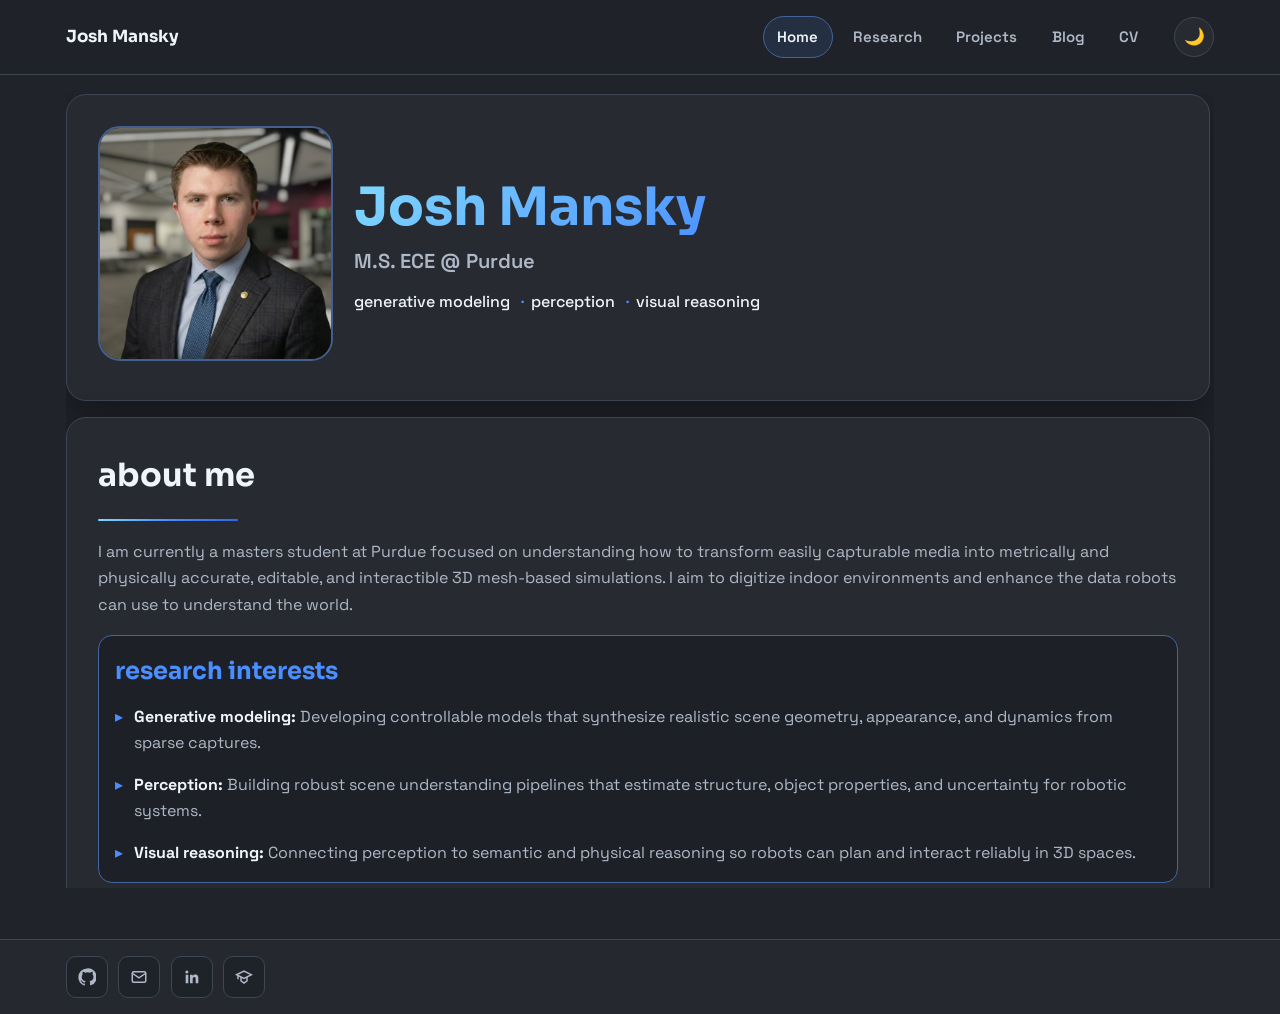
==== commit a4bf9322: "Fixed some bugs and made some text better." ====
--- a/index.html
+++ b/index.html
@@ -154,7 +154,7 @@
                 <img src="WACV26_Pub/thumbnail.png" alt="WACV26 paper thumbnail" />
               </div>
               <div class="feature-content">
-                <h3><strong>WACV26_Paper</strong></h3>
+                <h3><strong>Improving Animal Pose Estimation through Species Similarity Measures and Rigorous Label Definition</strong></h3>
                 <p class="authors">
                   Medhashree Parhy · Shaan Chanchani · Claire Kim · <span class="author-highlight">Joshua Mansky</span>
                   · Parth Thakre · Zian Pan · Haoyu Chen · Amy Reibman
@@ -191,7 +191,7 @@
               </div>
               <div class="feature-content">
                 <h3>Drone Delivery</h3>
-                <p>Autonomous navigation and sensing stack work for delivery-focused robotic systems.</p>
+                <p>Purdue ARC Drone Delivery Team: Autonomous navigation stack for a Purdue drone delivery system.</p>
                 <div class="card-actions">
                   <a class="btn" href="https://github.com/purdue-arc/arc-drone-delivery" target="_blank" rel="noopener noreferrer">
                     <svg viewBox="0 0 24 24" fill="currentColor" aria-hidden="true">
@@ -219,7 +219,7 @@
               </div>
               <div class="feature-content">
                 <h3>Boiler Robotics</h3>
-                <p>Robotic platform design, controls integration, and hardware system development.</p>
+                <p>A student-run robotics team at Purdue, competing in the URC Mars challenge: an international competition for creating mock mars rovers.</p>
                 <div class="card-actions">
                   <a class="btn" href="https://github.com/boilerrobotics" target="_blank" rel="noopener noreferrer">
                     <svg viewBox="0 0 24 24" fill="currentColor" aria-hidden="true">
@@ -246,8 +246,8 @@
                 <img src="Notebook_for_Agents/thumbnail.png" alt="Notebook for Agents thumbnail" />
               </div>
               <div class="feature-content">
-                <h3>Notebook for Agents</h3>
-                <p>Notebook-style interfaces and experimentation for practical agent orchestration workflows.</p>
+                <h3>ECE595RL Final Project: Notebook for Agents</h3>
+                <p>An external memory structure for reinforcement learning in POMDP's.</p>
                 <div class="card-actions">
                   <a class="btn" href="https://github.com/joshmansky/Notebooks-for-Agents" target="_blank" rel="noopener noreferrer">
                     <svg viewBox="0 0 24 24" fill="currentColor" aria-hidden="true">
@@ -274,7 +274,7 @@
                 <img src="MaterialPalette_Reimplementation/thumbnail.png" alt="MaterialPalette reimplementation thumbnail" />
               </div>
               <div class="feature-content">
-                <h3>MaterialPalette Reimplementation</h3>
+                <h3>ECE 595CV Final Project: MaterialPalette Reimplementation</h3>
                 <p>Reimplementation and evaluation of MaterialPalette methods and outcomes.</p>
                 <div class="card-actions">
                   <a
@@ -307,7 +307,7 @@
                 <img src="DETR_Reimplementation/thumbnail.png" alt="DETR reimplementation thumbnail" />
               </div>
               <div class="feature-content">
-                <h3>DETR Reimplementation</h3>
+                <h3>ECE 570 Final Project: DETR Reimplementation</h3>
                 <p>A practical DETR reproduction with implementation details and evaluation takeaways.</p>
                 <div class="card-actions">
                   <a
@@ -341,7 +341,6 @@
 
     <footer class="site-footer">
       <div class="footer-inner">
-        <p>Find me on:</p>
         <div class="social-links" aria-label="Social media links">
           <a
             class="icon-link"
--- a/styles.css
+++ b/styles.css
@@ -493,6 +493,10 @@
   min-height: 460px;
 }
 
+.media-wrap.pdf-embed iframe {
+  min-height: 980px;
+}
+
 .social-links {
   display: flex;
   flex-wrap: wrap;
@@ -614,6 +618,10 @@
     min-height: 340px;
   }
 
+  .media-wrap.pdf-embed iframe {
+    min-height: 680px;
+  }
+
   .dot-list {
     gap: 0.3rem;
     font-size: 0.95rem;
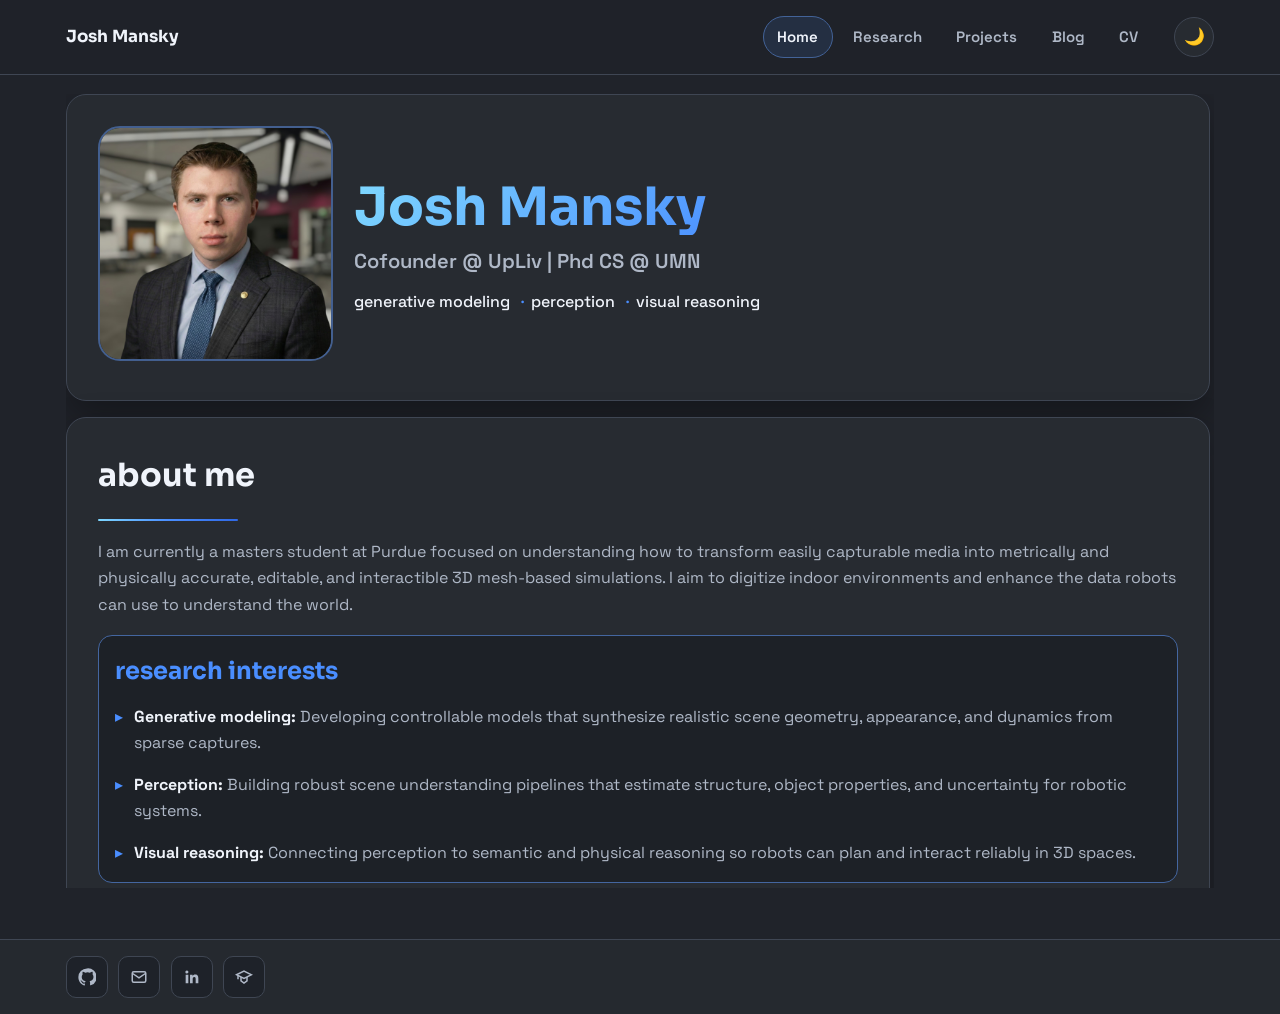
==== commit 0e31d219: "Update homepage role subtitle" ====
--- a/index.html
+++ b/index.html
@@ -38,7 +38,7 @@
           </figure>
           <div class="hero-copy">
             <h1 class="gradient-text">Josh Mansky</h1>
-            <p class="subtitle">M.S. ECE @ Purdue</p>
+            <p class="subtitle">Cofounder @ UpLiv | Phd CS @ UMN</p>
             <div class="dot-list" aria-label="Core interests">
               <span>generative modeling</span>
               <span>perception</span>
--- a/styles.css
+++ b/styles.css
@@ -394,6 +394,13 @@
   color: var(--text-muted);
 }
 
+.equal-contribution-note {
+  margin-top: -0.35rem;
+  color: var(--text-muted);
+  font-size: 0.82rem;
+  font-style: italic;
+}
+
 .author-highlight {
   color: var(--accent-2);
   font-weight: 700;
